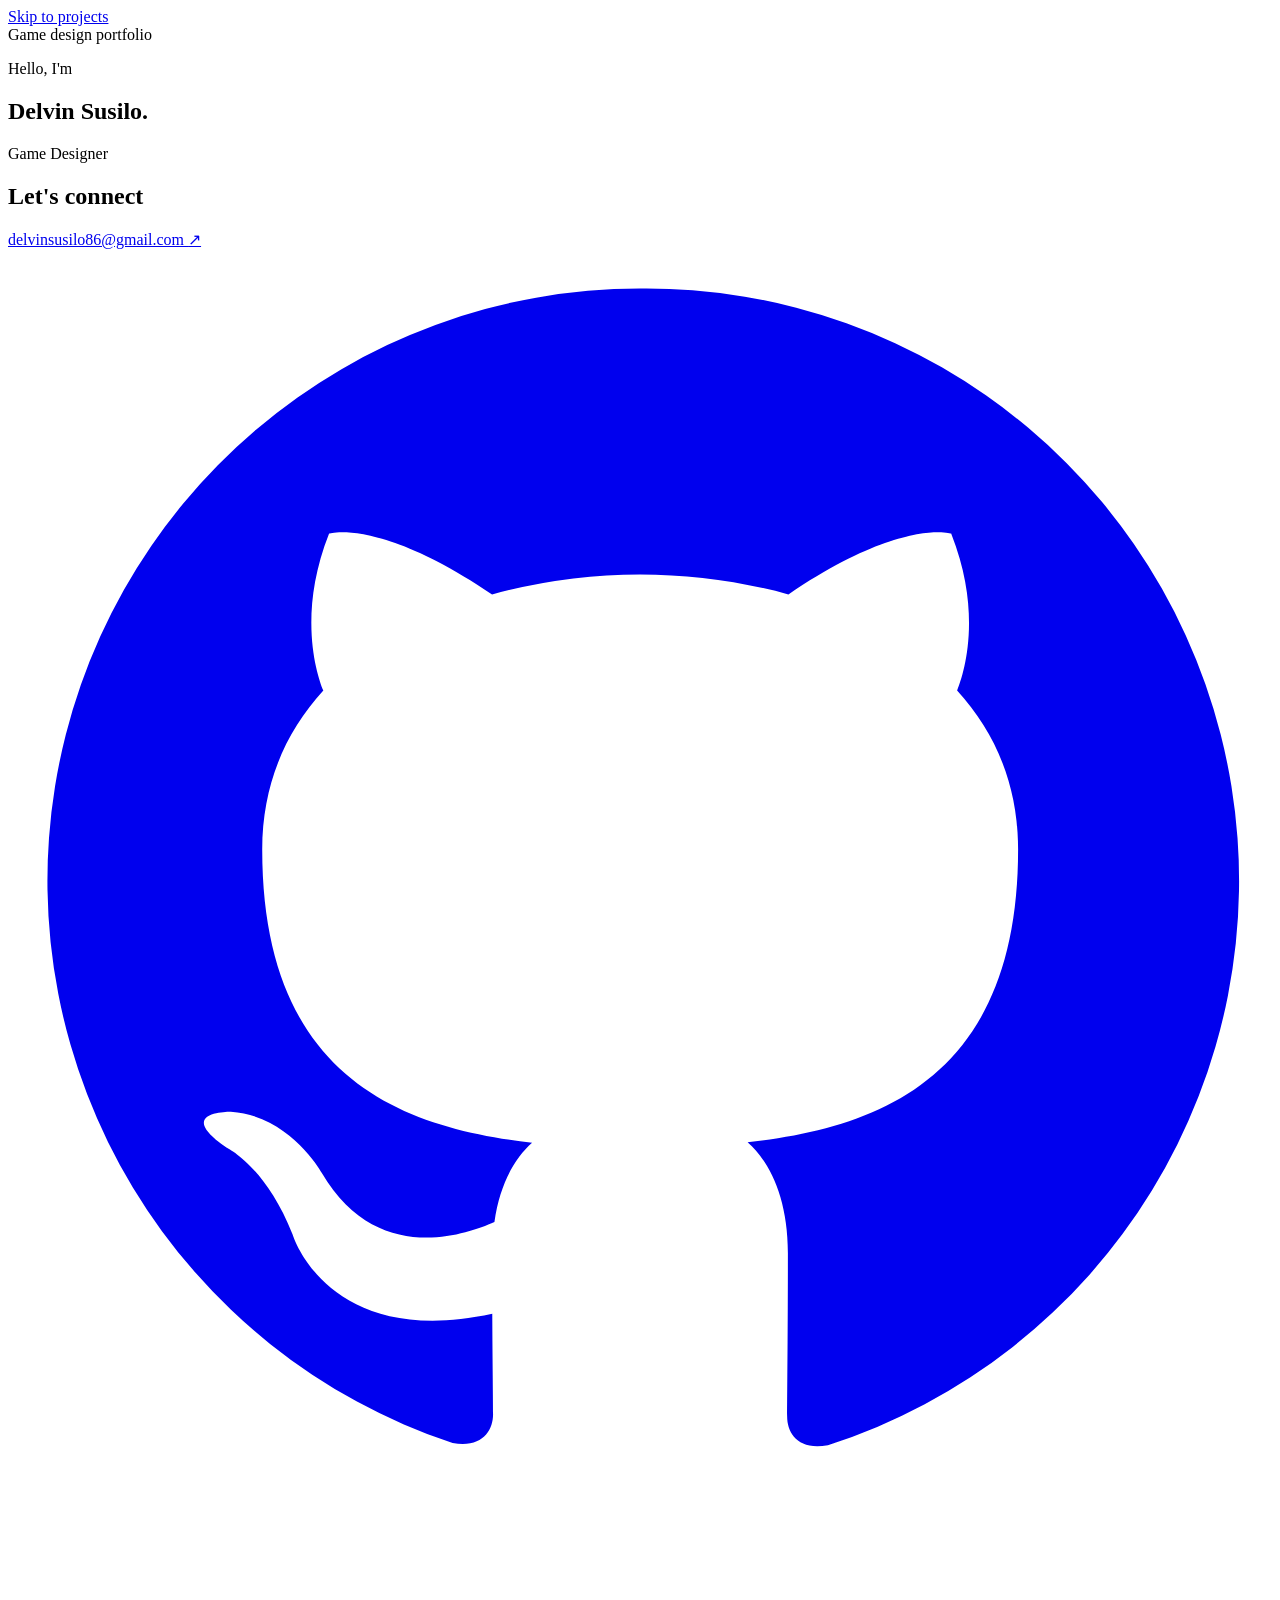
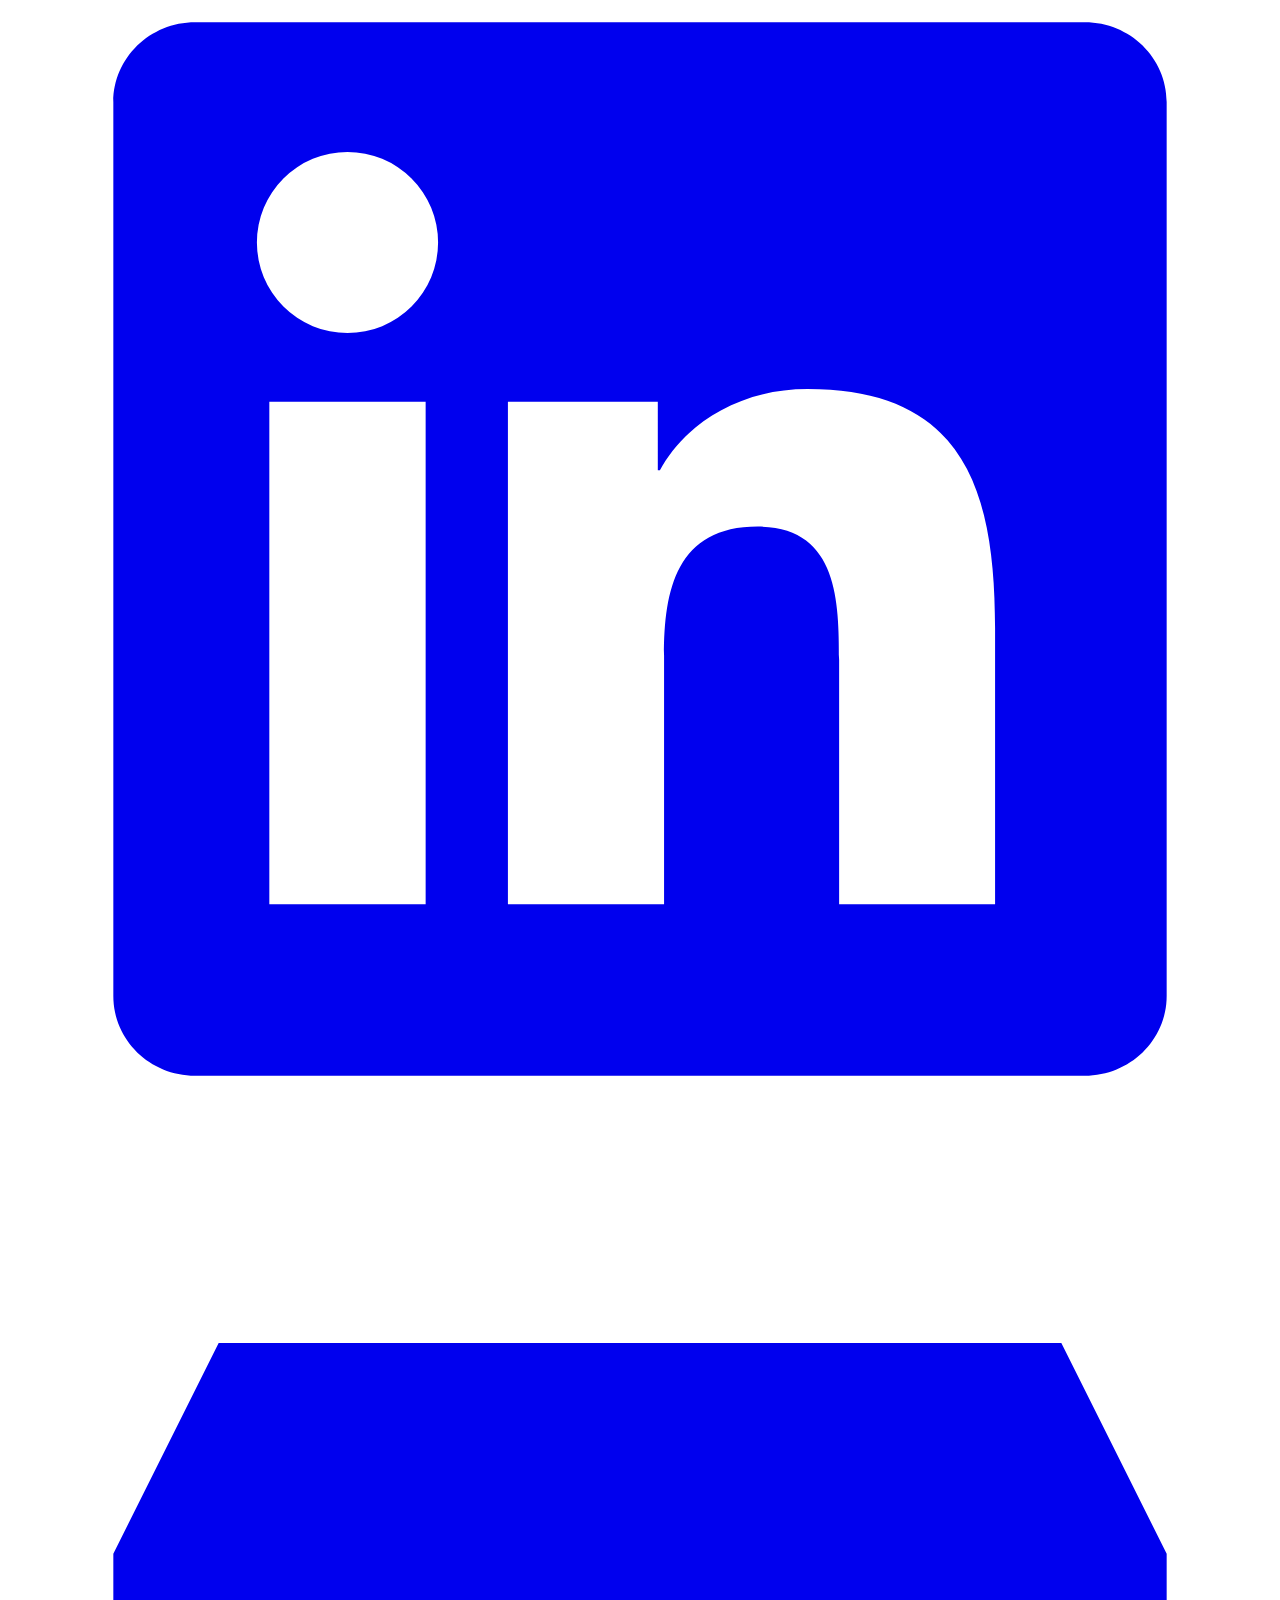
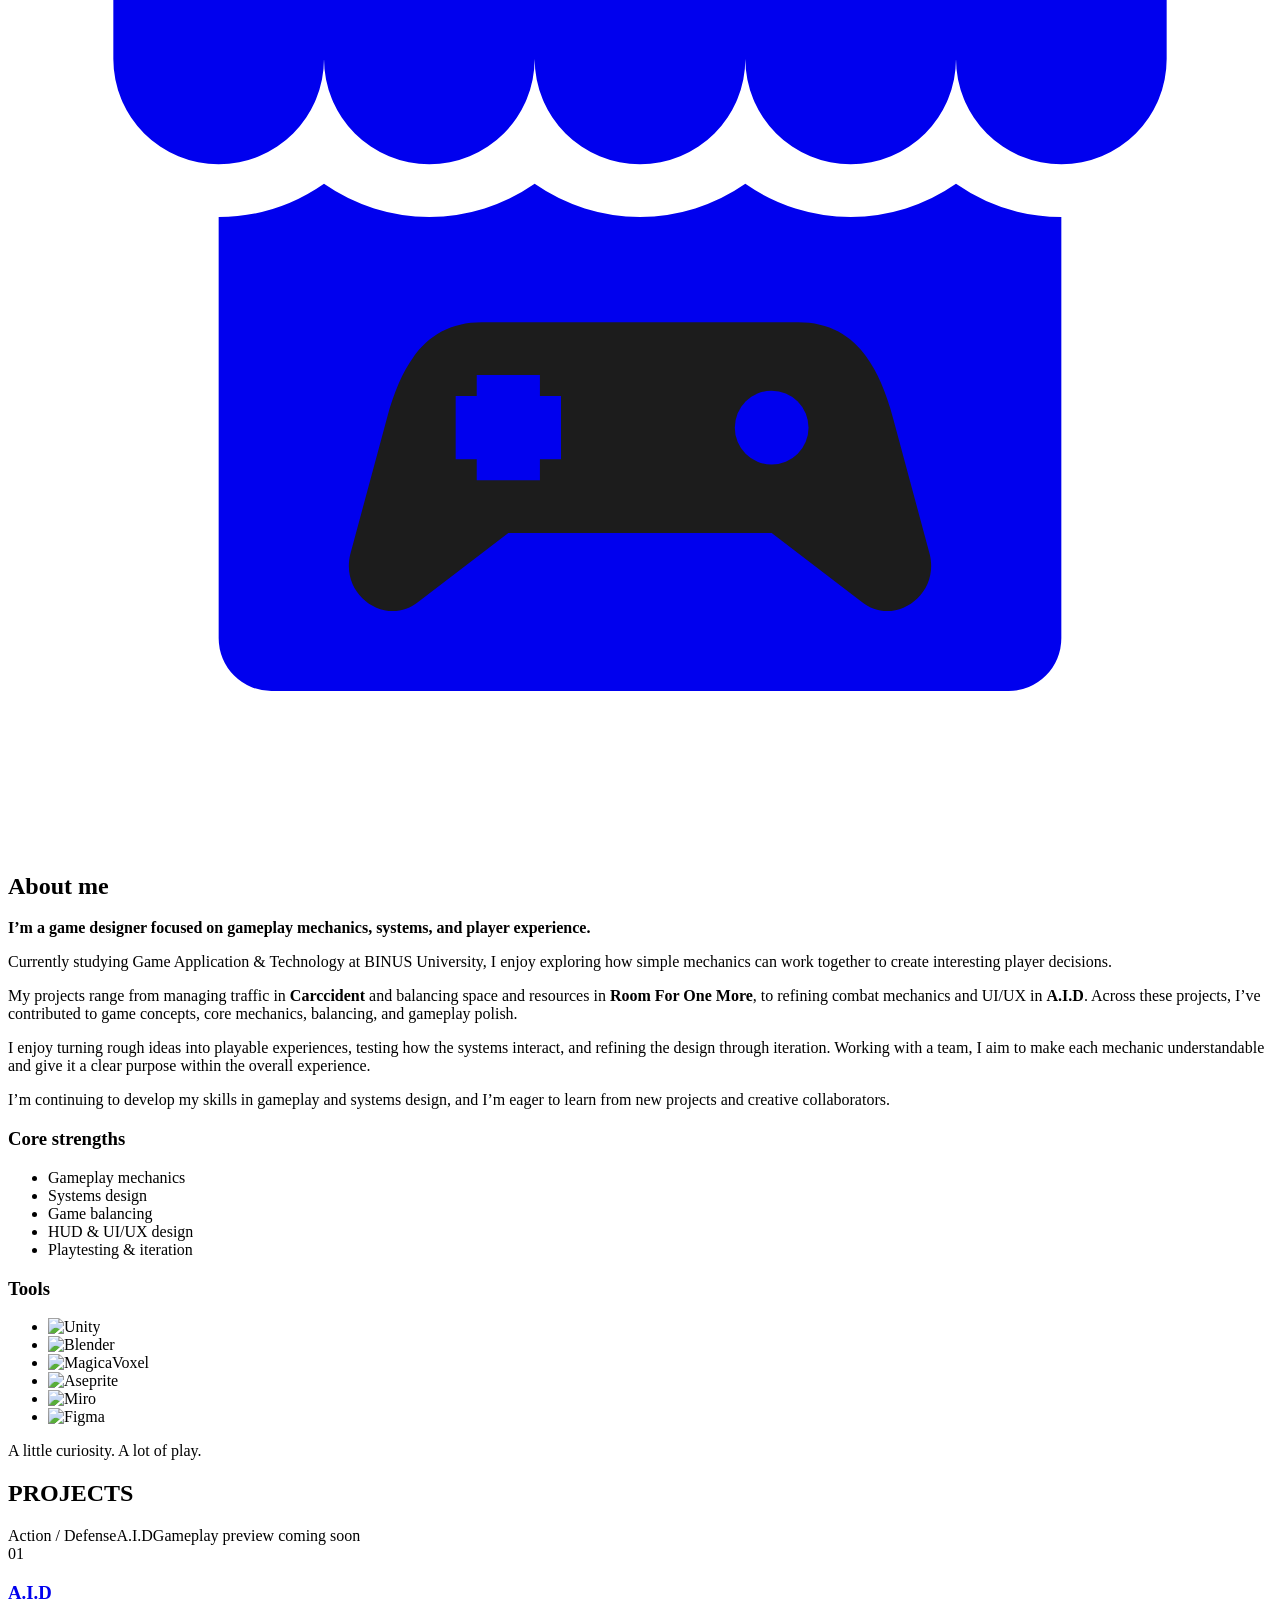
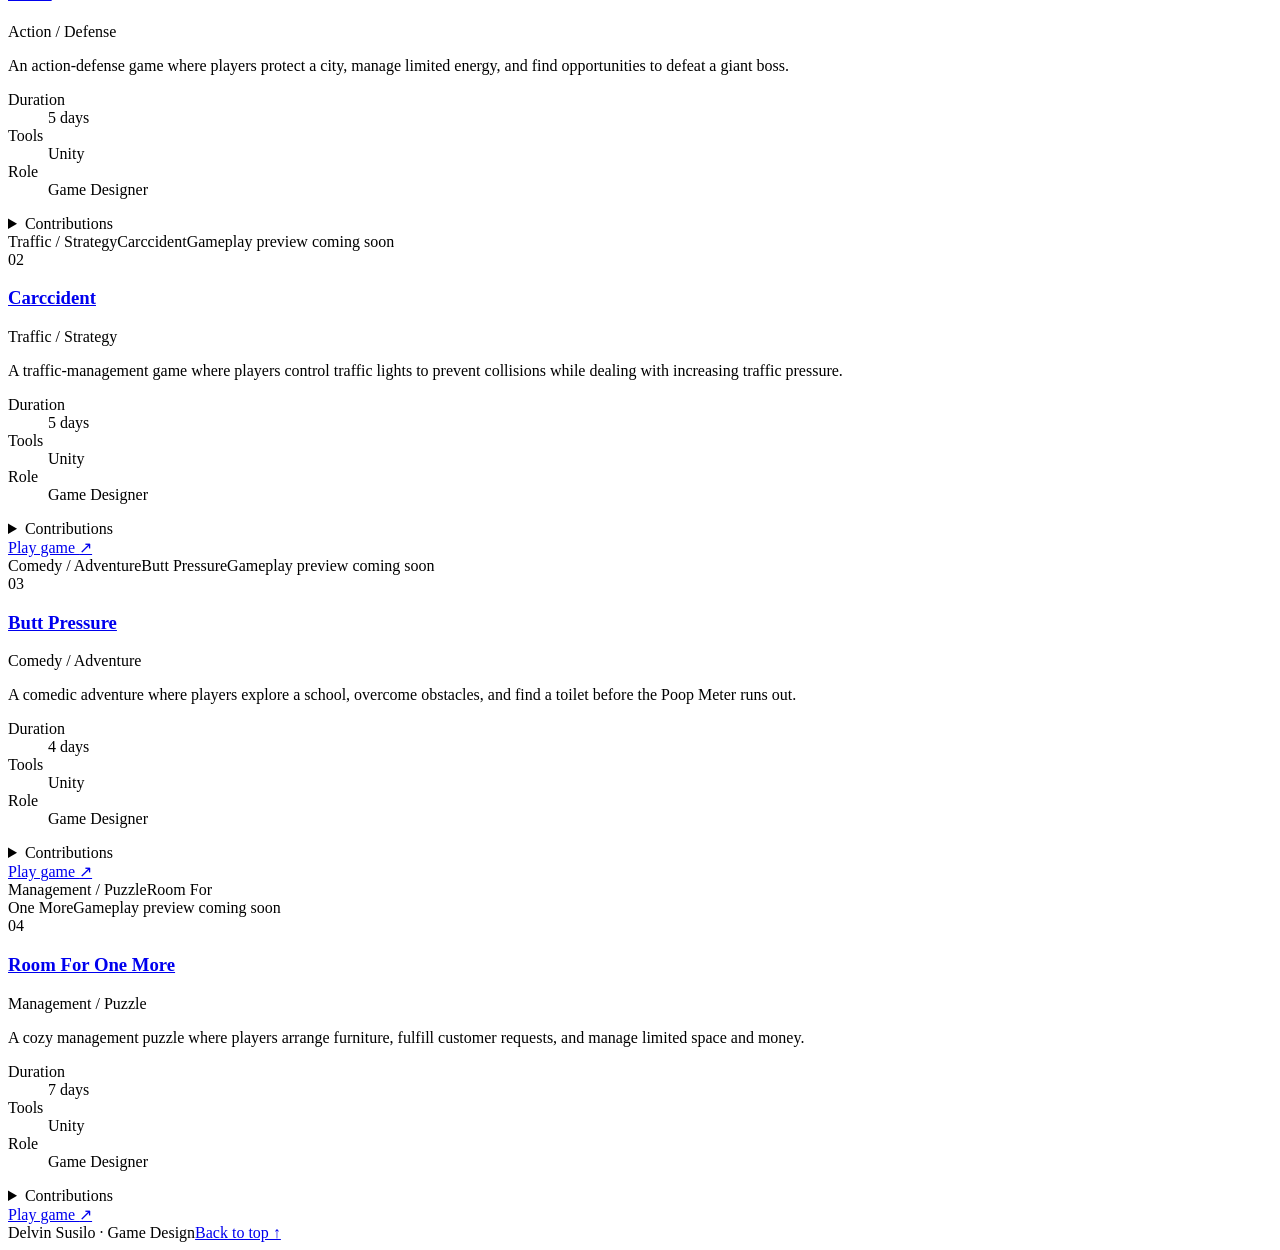
==== index.html @ e38ec30d "Add files via upload" ====
<!doctype html>
<html lang="en">
<head>
  <meta charset="utf-8">
  <meta name="viewport" content="width=device-width, initial-scale=1">
  <title>Delvin Susilo | Game Designer</title>
  <meta name="description" content="Game design projects by Delvin Susilo. Systems, progression, and player experience.">
  <link rel="stylesheet" href="style.css">
</head>
<body>
  <a class="skip-link" href="#projects">Skip to projects</a>
  <aside class="profile" aria-labelledby="profile-name">
    <div class="profile-top">
      <span class="eyebrow">Game design portfolio</span>
    </div>
    <div class="profile-content">
      <!-- Add your portrait as assets/profile.jpg. -->
      <div class="portrait">
        <img src="assets/profile.jpg" alt="Delvin Susilo" onerror="this.hidden=true">
      </div>
      <p class="eyebrow introduction">Hello, I'm</p>
      <h1 id="profile-name">Delvin <span class="surname">Susilo<span class="accent">.</span></span></h1>
      <p class="role">Game Designer</p>
      <div class="contact-block">
        <h2 class="eyebrow">Let's connect</h2>
        <a class="email" href="mailto:delvinsusilo86@gmail.com">delvinsusilo86@gmail.com <span aria-hidden="true">↗</span></a>
        <nav class="social-links" aria-label="Social links">
          <a href="https://github.com/Delv-Dev" aria-label="GitHub" title="GitHub">
            <svg viewBox="0 0 24 24" aria-hidden="true" focusable="false"><path fill="currentColor" d="M12 .75a11.25 11.25 0 0 0-3.558 21.923c.563.104.768-.244.768-.542 0-.267-.01-.974-.015-1.912-3.13.68-3.791-1.508-3.791-1.508-.512-1.3-1.25-1.646-1.25-1.646-1.022-.7.077-.686.077-.686 1.13.08 1.725 1.16 1.725 1.16 1.005 1.722 2.637 1.225 3.28.937.102-.728.393-1.225.715-1.507-2.498-.284-5.124-1.25-5.124-5.565 0-1.23.44-2.233 1.16-3.02-.116-.284-.503-1.43.11-2.98 0 0 .945-.303 3.094 1.154A10.79 10.79 0 0 1 12 6.18c.956.004 1.919.13 2.818.378 2.147-1.457 3.09-1.154 3.09-1.154.615 1.55.229 2.696.113 2.98.722.787 1.158 1.79 1.158 3.02 0 4.326-2.63 5.278-5.136 5.557.404.35.765 1.043.765 2.1 0 1.517-.014 2.74-.014 3.112 0 .3.203.65.774.54A11.252 11.252 0 0 0 12 .75Z"/></svg>
          </a>
          <a href="https://www.linkedin.com/in/delvin-susilo/" aria-label="LinkedIn" title="LinkedIn">
            <svg viewBox="0 0 24 24" aria-hidden="true" focusable="false"><path fill="currentColor" d="M20.447 2H3.553C2.695 2 2 2.678 2 3.514v16.972C2 21.322 2.695 22 3.553 22h16.894C21.305 22 22 21.322 22 20.486V3.514C22 2.678 21.305 2 20.447 2ZM7.93 18.747H4.962V9.203H7.93v9.544ZM6.446 7.9a1.72 1.72 0 1 1 0-3.44 1.72 1.72 0 0 1 0 3.44Zm12.3 10.847h-2.965v-4.642c0-1.107-.021-2.531-1.543-2.531-1.545 0-1.781 1.206-1.781 2.451v4.722H9.492V9.203h2.846v1.304h.04c.396-.751 1.364-1.543 2.807-1.543 3.002 0 3.557 1.976 3.557 4.546v5.237Z"/></svg>
          </a>
          <a href="https://dupow.itch.io/" aria-label="itch.io" title="itch.io">
            <svg viewBox="0 0 24 24" aria-hidden="true" focusable="false"><path fill="currentColor" d="M4 3h16l2 4v2a2 2 0 0 1-4 0 2 2 0 0 1-4 0 2 2 0 0 1-4 0 2 2 0 0 1-4 0 2 2 0 0 1-4 0V7l2-4ZM4 12a3.5 3.5 0 0 0 2-.63 3.5 3.5 0 0 0 4 0 3.5 3.5 0 0 0 4 0 3.5 3.5 0 0 0 4 0 3.5 3.5 0 0 0 2 .63v8a1 1 0 0 1-1 1H5a1 1 0 0 1-1-1v-8Z"/><path fill="#1c1c1c" d="M9 14h6c1 0 1.5.7 1.8 1.8l.7 2.6c.2.8-.7 1.4-1.3.9L14.5 18h-5l-1.7 1.3c-.6.5-1.5-.1-1.3-.9l.7-2.6C7.5 14.7 8 14 9 14Z"/><path stroke="currentColor" stroke-width="1.2" d="M9.5 15v2m-1-1h2"/><circle fill="currentColor" cx="14.5" cy="16" r=".7"/></svg>
          </a>
        </nav>
      </div>
      <section class="bio" aria-labelledby="about-title">
        <h2 id="about-title" class="eyebrow">About me</h2>
        <p><strong>I’m a game designer focused on gameplay mechanics, systems, and player experience.</strong></p>
        <p>Currently studying Game Application &amp; Technology at BINUS University, I enjoy exploring how simple mechanics can work together to create interesting player decisions.</p>
        <p>My projects range from managing traffic in <strong>Carccident</strong> and balancing space and resources in <strong>Room For One More</strong>, to refining combat mechanics and UI/UX in <strong>A.I.D</strong>. Across these projects, I’ve contributed to game concepts, core mechanics, balancing, and gameplay polish.</p>
        <p>I enjoy turning rough ideas into playable experiences, testing how the systems interact, and refining the design through iteration. Working with a team, I aim to make each mechanic understandable and give it a clear purpose within the overall experience.</p>
        <p>I’m continuing to develop my skills in gameplay and systems design, and I’m eager to learn from new projects and creative collaborators.</p>
        <section class="about-skills" aria-labelledby="strengths-title">
          <h3 id="strengths-title" class="eyebrow">Core strengths</h3>
          <ul class="skill-tags">
            <li>Gameplay mechanics</li>
            <li>Systems design</li>
            <li>Game balancing</li>
            <li>HUD &amp; UI/UX design</li>
            <li>Playtesting &amp; iteration</li>
          </ul>
        </section>
        <section class="about-skills" aria-labelledby="tools-title">
          <h3 id="tools-title" class="eyebrow">Tools</h3>
          <ul class="tool-icons" aria-label="Software tools">
            <li><span class="tool-icon" tabindex="0" data-tooltip="Unity"><img src="assets/icons/unity.svg" alt="Unity" width="24" height="24"></span></li>
            <li><span class="tool-icon" tabindex="0" data-tooltip="Blender"><img src="assets/icons/blender.svg" alt="Blender" width="24" height="24"></span></li>
            <li><span class="tool-icon" tabindex="0" data-tooltip="MagicaVoxel"><img src="assets/icons/magicavoxel.png" alt="MagicaVoxel" width="24" height="24"></span></li>
            <li><span class="tool-icon" tabindex="0" data-tooltip="Aseprite"><img src="assets/icons/aseprite.svg" alt="Aseprite" width="24" height="24"></span></li>
            <li><span class="tool-icon" tabindex="0" data-tooltip="Miro"><img src="assets/icons/miro.svg" alt="Miro" width="24" height="24"></span></li>
            <li><span class="tool-icon" tabindex="0" data-tooltip="Figma"><img src="assets/icons/figma.svg" alt="Figma" width="24" height="24"></span></li>
          </ul>
        </section>
      </section>
    </div>
    <p class="profile-bottom">A little curiosity. A lot of play.</p>
  </aside>
  <main id="projects" tabindex="0" aria-labelledby="projects-title">
    <header class="projects-header">
      <h2 id="projects-title">PROJECTS</h2>
    </header>
    <div class="project-list">
      <article class="project project-aid">
        <div class="preview">
          <div class="preview-placeholder" aria-hidden="true"><span class="preview-kicker">Action / Defense</span><span class="preview-name">A.I.D</span><span class="preview-note">Gameplay preview coming soon</span></div>
          <img src="assets/aid.gif" alt="A.I.D gameplay" onerror="this.hidden=true">
          <span class="project-number">01</span>
        </div>
        <div class="project-copy">
          <div class="project-title"><h3><a class="project-link" href="projects/aid.html">A.I.D</a></h3><span class="genre">Action / Defense</span></div>
          <p>An action-defense game where players protect a city, manage limited energy, and find opportunities to defeat a giant boss.</p>
          <dl class="project-meta"><div><dt>Duration</dt><dd>5 days</dd></div><div><dt>Tools</dt><dd>Unity</dd></div><div><dt>Role</dt><dd>Game Designer</dd></div></dl>
          <details class="contributions">
            <summary>Contributions</summary>
            <p>Designed and refined core gameplay mechanics involving city defense, energy management, and boss encounters. Developed the HUD and UI/UX direction to communicate objectives, resources, and combat states. Worked on balancing and gameplay polish, refining feedback and addressing issues identified during playtesting.</p>
          </details>
        </div>
      </article>
      <article class="project project-carccident">
        <div class="preview">
          <div class="preview-placeholder" aria-hidden="true"><span class="preview-kicker">Traffic / Strategy</span><span class="preview-name">Carccident</span><span class="preview-note">Gameplay preview coming soon</span></div>
          <img src="assets/carccident.gif" alt="Carccident gameplay" loading="lazy" onerror="this.hidden=true">
          <span class="project-number">02</span>
        </div>
        <div class="project-copy">
          <div class="project-title"><h3><a class="project-link" href="projects/carccident.html">Carccident</a></h3><span class="genre">Traffic / Strategy</span></div>
          <p>A traffic-management game where players control traffic lights to prevent collisions while dealing with increasing traffic pressure.</p>
          <dl class="project-meta"><div><dt>Duration</dt><dd>5 days</dd></div><div><dt>Tools</dt><dd>Unity</dd></div><div><dt>Role</dt><dd>Game Designer</dd></div></dl>
          <details class="contributions">
            <summary>Contributions</summary>
            <p>Designed the core traffic-control mechanics and intersection layouts, shaping how players manage competing traffic flows. Worked on gameplay balancing to create challenging situations while keeping the rules understandable.</p>
          </details>
          <footer class="project-footer"><a href="https://natookie.itch.io/carccident">Play game <span aria-hidden="true">↗</span></a></footer>
        </div>
      </article>
      <article class="project project-butt">
        <div class="preview">
          <div class="preview-placeholder" aria-hidden="true"><span class="preview-kicker">Comedy / Adventure</span><span class="preview-name">Butt Pressure</span><span class="preview-note">Gameplay preview coming soon</span></div>
          <img src="assets/butt-pressure.gif" alt="Butt Pressure gameplay" loading="lazy" onerror="this.hidden=true">
          <span class="project-number">03</span>
        </div>
        <div class="project-copy">
          <div class="project-title"><h3><a class="project-link" href="projects/butt-pressure.html">Butt Pressure</a></h3><span class="genre">Comedy / Adventure</span></div>
          <p>A comedic adventure where players explore a school, overcome obstacles, and find a toilet before the Poop Meter runs out.</p>
          <dl class="project-meta"><div><dt>Duration</dt><dd>4 days</dd></div><div><dt>Tools</dt><dd>Unity</dd></div><div><dt>Role</dt><dd>Game Designer</dd></div></dl>
          <details class="contributions">
            <summary>Contributions</summary>
            <p>Minigame design, Poop Meter system, and supporting asset selection, including fonts and sound effects.</p>
          </details>
          <footer class="project-footer"><a href="https://dupow.itch.io/butt-pressure">Play game <span aria-hidden="true">↗</span></a></footer>
        </div>
      </article>
      <article class="project project-room">
        <div class="preview">
          <div class="preview-placeholder" aria-hidden="true"><span class="preview-kicker">Management / Puzzle</span><span class="preview-name">Room For<br>One More</span><span class="preview-note">Gameplay preview coming soon</span></div>
          <img src="assets/room-for-one-more.gif" alt="Room For One More gameplay" loading="lazy" onerror="this.hidden=true">
          <span class="project-number">04</span>
        </div>
        <div class="project-copy">
          <div class="project-title"><h3><a class="project-link" href="projects/room-for-one-more.html">Room For One More</a></h3><span class="genre">Management / Puzzle</span></div>
          <p>A cozy management puzzle where players arrange furniture, fulfill customer requests, and manage limited space and money.</p>
          <dl class="project-meta"><div><dt>Duration</dt><dd>7 days</dd></div><div><dt>Tools</dt><dd>Unity</dd></div><div><dt>Role</dt><dd>Game Designer</dd></div></dl>
          <details class="contributions">
            <summary>Contributions</summary>
            <p>Developed the game concept and designed the core gameplay mechanics around furniture placement and customer requests. Balanced room space, furniture costs, and available budget to encourage meaningful planning decisions.</p>
          </details>
          <footer class="project-footer"><a href="https://maximillian520.itch.io/room-for-one-more">Play game <span aria-hidden="true">↗</span></a></footer>
        </div>
      </article>
    </div>
    <footer class="page-footer"><span>Delvin Susilo · Game Design</span><a href="#projects">Back to top ↑</a></footer>
  </main>
</body>
</html>
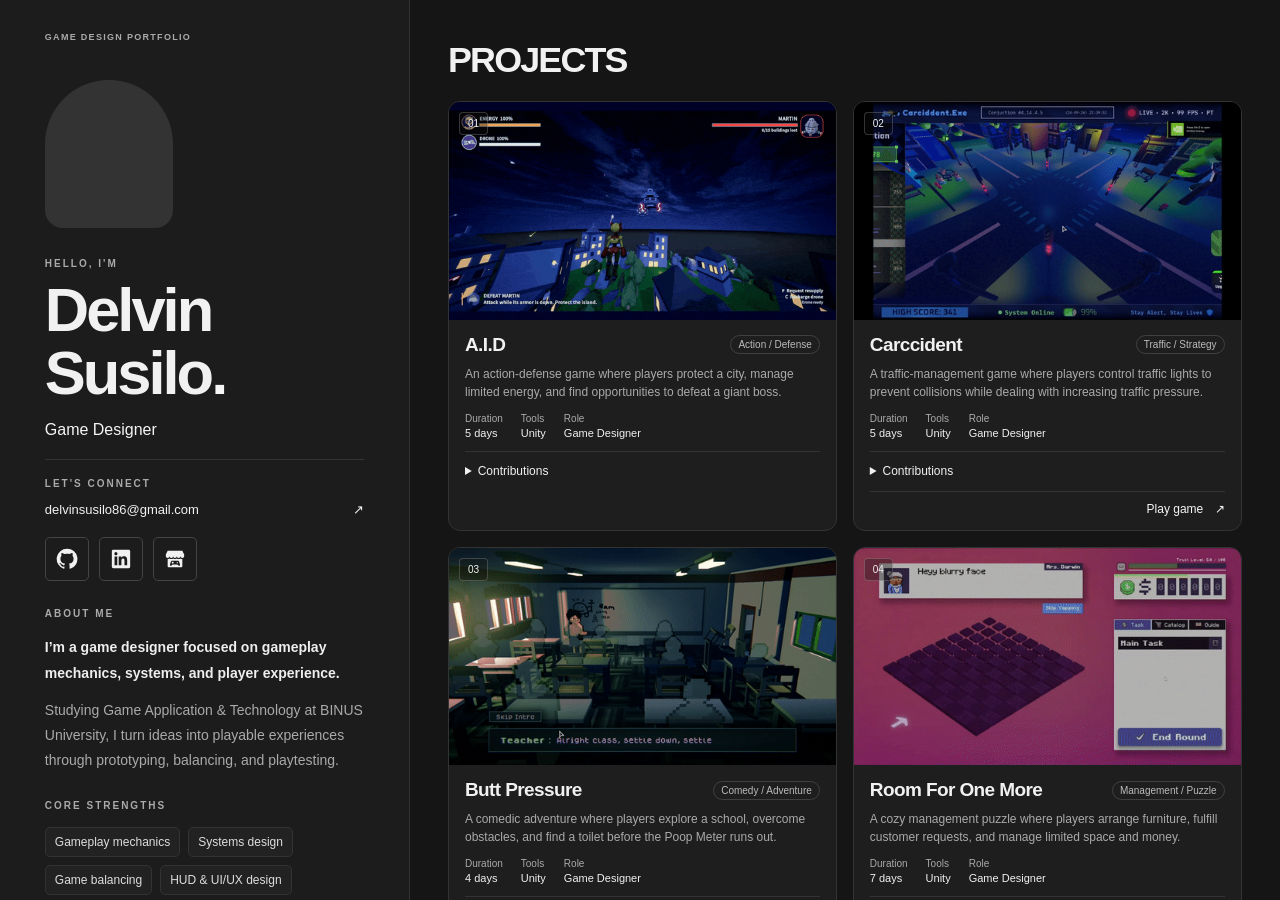
==== commit 06de721a: "Update index.html" ====
--- a/index.html
+++ b/index.html
@@ -39,10 +39,7 @@
       <section class="bio" aria-labelledby="about-title">
         <h2 id="about-title" class="eyebrow">About me</h2>
         <p><strong>I’m a game designer focused on gameplay mechanics, systems, and player experience.</strong></p>
-        <p>Currently studying Game Application &amp; Technology at BINUS University, I enjoy exploring how simple mechanics can work together to create interesting player decisions.</p>
-        <p>My projects range from managing traffic in <strong>Carccident</strong> and balancing space and resources in <strong>Room For One More</strong>, to refining combat mechanics and UI/UX in <strong>A.I.D</strong>. Across these projects, I’ve contributed to game concepts, core mechanics, balancing, and gameplay polish.</p>
-        <p>I enjoy turning rough ideas into playable experiences, testing how the systems interact, and refining the design through iteration. Working with a team, I aim to make each mechanic understandable and give it a clear purpose within the overall experience.</p>
-        <p>I’m continuing to develop my skills in gameplay and systems design, and I’m eager to learn from new projects and creative collaborators.</p>
+        <p>Studying Game Application &amp; Technology at BINUS University, I turn ideas into playable experiences through prototyping, balancing, and playtesting.</p>
         <section class="about-skills" aria-labelledby="strengths-title">
           <h3 id="strengths-title" class="eyebrow">Core strengths</h3>
           <ul class="skill-tags">
--- a/style.css
+++ b/style.css
@@ -0,0 +1,186 @@
+﻿:root {
+  color-scheme: dark;
+  font-family: "Segoe UI", Arial, sans-serif;
+  color: #f1f1f1;
+  background: #151515;
+  --muted: #aaa;
+  --accent: #f5f5f5;
+  --line: #333;
+}
+* { box-sizing: border-box; }
+body { margin: 0; display: grid; grid-template-columns: minmax(300px, 32%) minmax(0, 1fr); height: 100vh; height: 100dvh; overflow: hidden; }
+a { color: inherit; text-decoration: none; }
+a:hover { color: var(--accent); }
+a:focus-visible, main:focus-visible { outline: 2px solid var(--accent); outline-offset: -2px; }
+img[hidden] { display: none; }
+.accent { color: var(--accent); }
+.eyebrow { margin: 0; font-size: 10px; font-weight: 600; letter-spacing: 2px; text-transform: uppercase; color: var(--muted); }
+.skip-link { position: fixed; top: -100px; left: 16px; z-index: 10; padding: 12px; background: var(--accent); color: #151515; }
+.skip-link:focus { top: 16px; }
+
+/* Independent desktop panels. The profile can also scroll on short screens. */
+.profile { display: flex; flex-direction: column; padding: 32px clamp(24px, 3.5vw, 64px) 24px; border-right: 1px solid var(--line); background: #1c1c1c; overflow-y: auto; }
+.profile-top { display: flex; justify-content: space-between; align-items: center; gap: 18px; }
+.profile-top .eyebrow { font-size: 9px; letter-spacing: 1.3px; text-align: right; }
+.profile-content { margin: auto 0; padding: 38px 0; }
+.portrait { width: 128px; height: 148px; position: relative; border-radius: 64px 64px 18px 18px; background: #333; display: grid; place-items: center; margin-bottom: 30px; }
+.portrait img { position: absolute; inset: 0; width: 100%; height: 100%; object-fit: cover; border-radius: inherit; }
+.introduction { margin-bottom: 10px; }
+h1 { font-size: clamp(44px, 4.8vw, 72px); line-height: 1.02; letter-spacing: -3px; font-weight: 650; margin: 0 0 17px; }
+.surname { display: block; }
+.role { color: var(--accent); font-size: 16px; font-weight: 500; margin: 0 0 12px; }
+.bio { max-width: 360px; font-size: 14px; line-height: 1.8; color: var(--muted); margin: 0; }
+.contact-block { border-top: 1px solid var(--line); margin-top: 20px; padding-top: 18px; }
+.email { display: flex; justify-content: space-between; gap: 8px; font-size: 13px; margin: 13px 0 20px; overflow-wrap: anywhere; }
+.social-links { display: flex; flex-wrap: wrap; gap: 10px; }
+.social-links a { display: inline-flex; align-items: center; justify-content: center; width: 44px; height: 44px; border: 1px solid #444; border-radius: 5px; }
+.social-links a:hover { background: #303030; border-color: var(--accent); }
+.social-links svg { display: block; width: 22px; height: 22px; }
+.profile-bottom { margin: 0; font-size: 11px; color: var(--muted); }
+
+main { min-width: 0; overflow-y: auto; padding: 28px clamp(20px, 3vw, 48px) 20px; scrollbar-color: #555 #151515; scroll-behavior: smooth; }
+.projects-header { display: flex; justify-content: space-between; align-items: flex-end; gap: 16px; max-width: 960px; margin: 0 auto 20px; }
+.projects-header h2 { font-size: clamp(28px, 2.8vw, 38px); line-height: 1.15; font-weight: 550; letter-spacing: -1.8px; margin: 12px 0 0; }
+.project-count { color: var(--muted); font-size: 11px; letter-spacing: 1px; white-space: nowrap; padding-bottom: 6px; }
+.projects-intro { max-width: 960px; margin: 10px auto 20px; font-size: 14px; color: var(--muted); line-height: 1.6; }
+.project-list { display: grid; grid-template-columns: repeat(2, minmax(0, 1fr)); gap: 16px; max-width: 960px; margin: auto; }
+.project { min-width: 0; display: flex; flex-direction: column; border: 1px solid var(--line); border-radius: 12px; overflow: hidden; background: #1e1e1e; }
+.preview { position: relative; aspect-ratio: var(--preview-ratio, 500 / 281); flex-shrink: 0; overflow: hidden; background: var(--preview-bg); color: var(--preview-ink); }
+.project-aid { --preview-ratio: 1280 / 720; --preview-bg: #292929; --preview-ink: #eee; }
+.project-carccident { --preview-bg: #303030; --preview-ink: #eee; }
+.project-butt { --preview-bg: #363636; --preview-ink: #eee; }
+.project-room { --preview-bg: #262626; --preview-ink: #eee; }
+.preview-placeholder { height: 100%; display: flex; flex-direction: column; align-items: center; justify-content: center; gap: 8px; padding: 16px; text-align: center; background-image: linear-gradient(#ffffff05 1px, transparent 1px), linear-gradient(90deg, #ffffff05 1px, transparent 1px); background-size: 36px 36px; }
+.preview-kicker { font-size: 8px; text-transform: uppercase; letter-spacing: 2px; }
+.preview-name { font-size: clamp(23px, 2.6vw, 38px); font-weight: 750; letter-spacing: -1px; line-height: 1; }
+.preview-note { font-size: 10px; opacity: .75; }
+.preview img { position: absolute; inset: 0; width: 100%; height: 100%; object-fit: contain; background: #111; }
+.project-number { position: absolute; top: 10px; left: 10px; padding: 5px 8px; border: 1px solid #ffffff30; border-radius: 4px; font-size: 10px; color: #eee; background: #1115; }
+.project-copy { padding: 14px 16px; display: flex; flex-direction: column; flex: 1; }
+.project-title { display: flex; align-items: center; justify-content: space-between; flex-wrap: wrap; gap: 10px; }
+h3 { font-size: 19px; letter-spacing: -.6px; font-weight: 600; margin: 0; }
+.genre { font-size: 10px; color: #bbb; border: 1px solid #404040; padding: 3px 7px; border-radius: 30px; }
+.project-copy p { font-size: 12px; line-height: 1.5; color: var(--muted); margin: 9px 0 12px; }
+.project-footer { margin-top: auto; border-top: 1px solid var(--line); padding-top: 10px; display: flex; justify-content: space-between; align-items: center; flex-wrap: wrap; gap: 12px; font-size: 11px; color: var(--muted); }
+.project-meta { display: flex; flex-wrap: wrap; gap: 10px 18px; margin: 0 0 12px; font-size: 11px; }
+.project-meta dt { color: var(--muted); font-size: 10px; margin-bottom: 3px; }
+.project-meta dd { margin: 0; }
+.contributions { border-top: 1px solid var(--line); padding: 10px 0; font-size: 12px; }
+.contributions summary { cursor: pointer; line-height: 1.6; }
+.contributions summary:hover { color: #fff; }
+.contributions summary:focus-visible { outline: 2px solid var(--accent); outline-offset: 3px; }
+.contributions p { margin-bottom: 0; }
+.draft-label { display: inline-block; margin-left: 5px; font-size: 9px; color: var(--muted); }
+.project-footer a { font-size: 12px; color: var(--accent); margin-left: auto; }
+.project-footer a:hover { text-decoration: underline; text-underline-offset: 4px; }
+.project-footer a span { margin-left: 8px; }
+.page-footer { max-width: 960px; margin: 18px auto 0; display: flex; justify-content: space-between; flex-wrap: wrap; gap: 16px; font-size: 11px; color: var(--muted); }
+
+@media (min-width: 761px) and (max-height: 740px) {
+  main { padding-top: 20px; }
+  .projects-header h2 { font-size: 30px; margin-top: 8px; }
+  .projects-intro { margin-bottom: 14px; }
+  .project-list { gap: 12px; }
+  .project-list { max-width: min(960px, calc((100dvh - 360px) * 1.78)); min-width: min(100%, 480px); }
+  .project-copy { padding: 12px; }
+  .project-title { gap: 4px; }
+  .project-footer { gap: 6px; }
+}
+
+@media (max-width: 760px) {
+  body { display: block; height: auto; overflow: auto; }
+  .profile { padding: 24px; border-right: 0; border-bottom: 1px solid var(--line); overflow: visible; }
+  .profile-content { padding: 32px 0 26px; }
+  .portrait { width: 105px; height: 120px; margin-bottom: 24px; }
+  h1 { font-size: 54px; }
+  .surname { display: inline; }
+  .bio, .contact-block { max-width: 430px; }
+  main { overflow: visible; padding: 34px 20px 24px; }
+  .project-list { grid-template-columns: 1fr; }
+  .preview { height: auto; }
+  .preview-name { font-size: clamp(28px, 7vw, 50px); }
+  .preview-placeholder { gap: 12px; }
+  .project-copy { padding: 20px; }
+}
+@media (prefers-reduced-motion: reduce) {
+  main { scroll-behavior: auto; }
+}
+
+
+
+
+
+.bio p { margin: 12px 0 0; }
+.bio strong { color: #eee; font-weight: 600; }
+.bio h2 { margin-top: 24px; }
+
+
+.about-skills { margin-top: 24px; }
+.skill-tags { display: flex; flex-wrap: wrap; gap: 8px; list-style: none; padding: 0; margin: 12px 0 0; }
+.skill-tags li { border: 1px solid var(--line); border-radius: 5px; padding: 5px 9px; font-size: 12px; line-height: 1.5; color: #ddd; background: #222; }
+
+.tool-icons { display: flex; flex-wrap: wrap; gap: 10px; list-style: none; padding: 0; margin: 12px 0 0; }
+.tool-icon { position: relative; display: flex; align-items: center; justify-content: center; width: 44px; height: 44px; border: 1px solid #444; border-radius: 5px; background: #222; }
+.tool-icon img { display: block; object-fit: contain; filter: grayscale(1); }
+.tool-icon:hover, .tool-icon:focus-visible { border-color: var(--accent); background: #303030; }
+.tool-icon:focus-visible { outline: 2px solid var(--accent); outline-offset: 3px; }
+.tool-icon::after { content: attr(data-tooltip); position: absolute; bottom: calc(100% + 8px); left: 50%; transform: translateX(-50%); padding: 4px 7px; background: #f1f1f1; color: #151515; border-radius: 4px; font-size: 11px; white-space: nowrap; pointer-events: none; opacity: 0; z-index: 2; }
+.tool-icon:hover::after, .tool-icon:focus-visible::after { opacity: 1; }
+
+/* Stretch each title link over its card, keeping nested controls independent. */
+.project { position: relative; isolation: isolate; }
+.project-link::after { content: ""; position: absolute; inset: 0; z-index: 1; border-radius: 12px; }
+.project:has(.project-link:hover), .project:focus-within { border-color: #888; }
+.project-link:focus-visible { outline: none; }
+.project-link:focus-visible::after { outline: 2px solid var(--accent); outline-offset: -3px; }
+.project .contributions, .project-footer a { position: relative; z-index: 2; }
+
+body.project-page { display: block; height: auto; min-height: 100vh; overflow: auto; }
+.project-detail { max-width: 960px; margin: 0 auto; padding: 40px 24px; overflow: visible; }
+.back-link { display: inline-block; padding: 8px 0; font-size: 14px; color: var(--muted); }
+.detail-header { display: grid; grid-template-columns: minmax(0, 1.4fr) minmax(0, 1fr); align-items: center; gap: clamp(24px, 4vw, 48px); margin: 40px 0 48px; padding-bottom: 40px; border-bottom: 1px solid var(--line); }
+.detail-intro { min-width: 0; }
+.detail-header h1 { margin: 16px 0 28px; font-size: clamp(36px, 5vw, 60px); line-height: 1.08; letter-spacing: -2px; }
+.detail-meta { display: flex; flex-wrap: wrap; gap: 20px 32px; margin: 0; }
+.detail-meta dt { margin-bottom: 8px; font-size: 11px; color: var(--muted); text-transform: uppercase; letter-spacing: 1px; }
+.detail-meta dd { margin: 0; font-size: 14px; line-height: 1.5; color: #eee; }
+.detail-placeholder { padding: 28px; border: 1px solid var(--line); border-radius: 12px; background: #1e1e1e; color: var(--muted); }
+.detail-placeholder p { margin: 0; line-height: 1.7; }
+
+/* Case studies share the portfolio's monochrome palette. */
+.project-detail.case-study { max-width: 1200px; }
+.case-layout { display: grid; grid-template-columns: 210px minmax(0, 1fr); gap: 48px; align-items: start; }
+.case-nav { position: sticky; top: 24px; display: flex; flex-direction: column; gap: 12px; max-height: calc(100dvh - 48px); overflow-y: auto; padding: 4px; }
+.case-nav .eyebrow { margin-bottom: 8px; }
+.case-nav a { font-size: 12px; line-height: 1.5; color: var(--muted); }
+.case-nav a:hover { color: #fff; text-decoration: underline; text-underline-offset: 4px; }
+.case-content { min-width: 0; }
+.case-section { padding: 30px 0; border-top: 1px solid var(--line); scroll-margin-top: 24px; }
+.case-section:first-child { padding-top: 0; border-top: 0; }
+.case-section h2 { margin: 0 0 20px; font-size: clamp(23px, 3vw, 30px); letter-spacing: -.7px; font-weight: 600; }
+.case-section h3 { margin: 26px 0 12px; font-size: 19px; line-height: 1.4; }
+.case-section p, .case-section li { font-size: 15px; line-height: 1.85; color: #bbb; overflow-wrap: anywhere; }
+.case-section p { margin: 12px 0; }
+.case-section strong { color: #eee; font-weight: 600; }
+.case-section ul { padding-left: 22px; }
+.case-section li { padding-left: 4px; margin-bottom: 7px; }
+.case-section a { text-decoration: underline; text-underline-offset: 5px; color: #eee; }
+.case-preview { margin: 0 0 24px; }
+.case-preview img { display: block; width: 100%; height: auto; border: 1px solid var(--line); border-radius: 10px; }
+.case-preview figcaption { margin-top: 8px; color: var(--muted); font-size: 11px; }
+.project-cover { width: 100%; max-width: 360px; min-width: 0; margin: 0; justify-self: end; }
+.project-cover img { aspect-ratio: 4 / 3; object-fit: contain; background: #10131d; }
+.case-section .case-note { padding: 12px 16px; border-left: 2px solid #777; background: #202020; font-size: 13px; }
+.gameplay-loop { padding: 20px; border: 1px solid #444; border-radius: 8px; background: #222; }
+@media (max-width: 900px) {
+  .case-layout { grid-template-columns: 1fr; gap: 32px; }
+  .case-nav { position: static; max-height: none; flex-direction: row; flex-wrap: wrap; gap: 10px 18px; }
+  .case-nav .eyebrow { width: 100%; }
+  .case-nav a { border-bottom: 1px solid var(--line); padding-bottom: 4px; }
+  .detail-header { margin-top: 32px; }
+}
+@media (max-width: 640px) {
+  .detail-header { grid-template-columns: minmax(0, 1fr); gap: 24px; margin-bottom: 32px; padding-bottom: 28px; }
+  .project-cover { max-width: 360px; justify-self: center; }
+  .detail-meta { gap: 16px 24px; }
+}
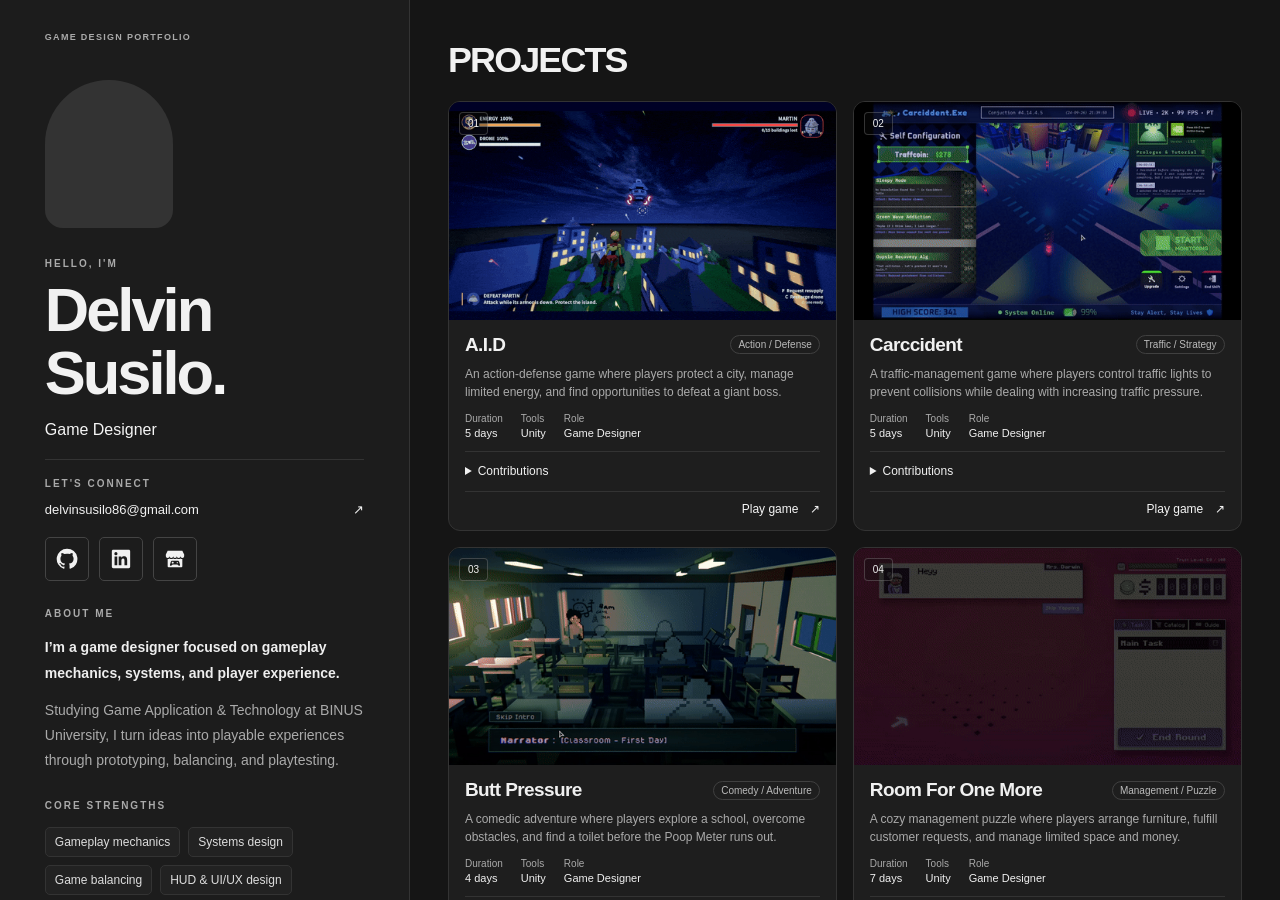
==== commit 3c263bd0: "Update index.html" ====
--- a/index.html
+++ b/index.html
@@ -84,6 +84,7 @@
             <summary>Contributions</summary>
             <p>Designed and refined core gameplay mechanics involving city defense, energy management, and boss encounters. Developed the HUD and UI/UX direction to communicate objectives, resources, and combat states. Worked on balancing and gameplay polish, refining feedback and addressing issues identified during playtesting.</p>
           </details>
+          <footer class="project-footer"><a href="https://dupow.itch.io/aid">Play game <span aria-hidden="true">↗</span></a></footer>
         </div>
       </article>
       <article class="project project-carccident">
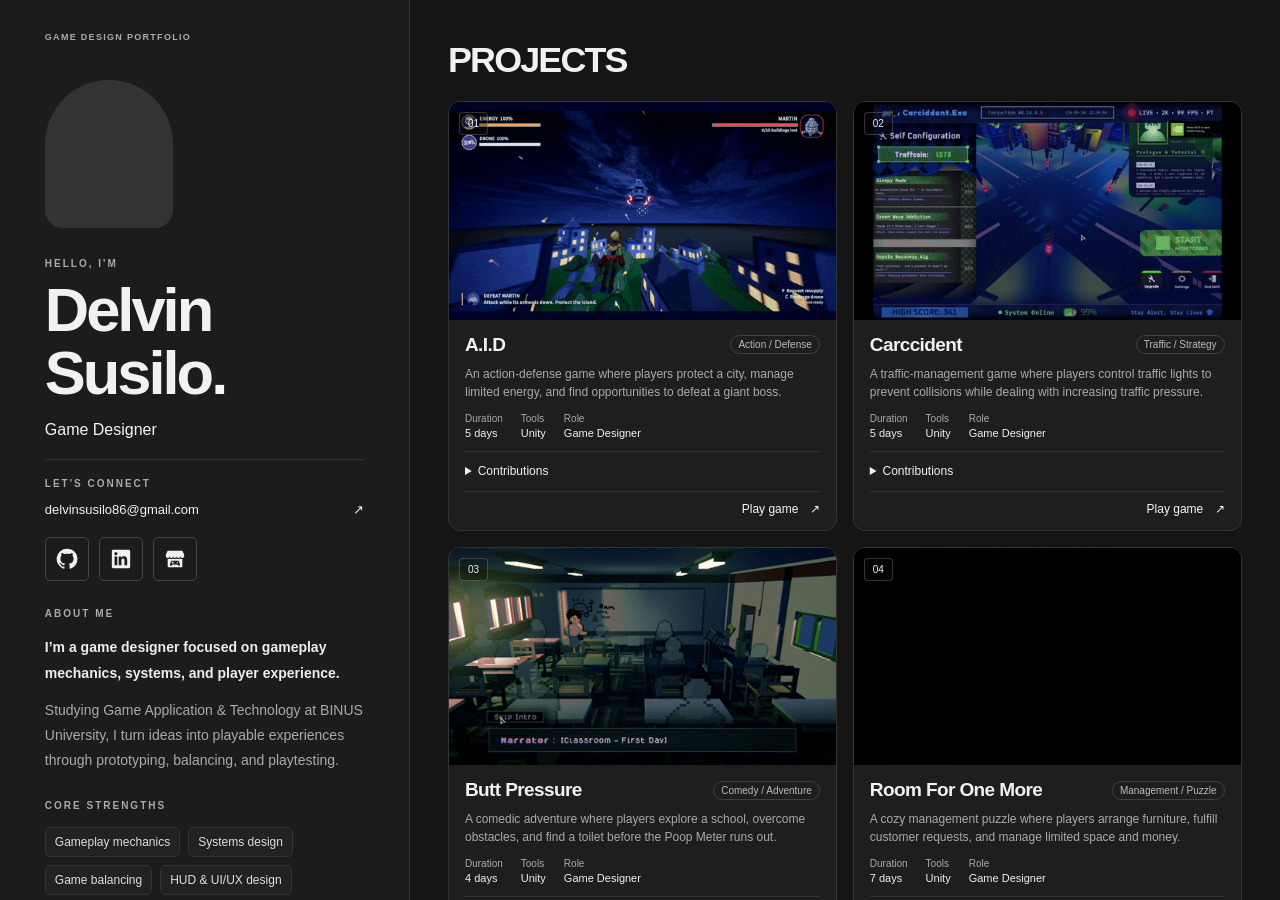
==== commit 2c41a2be: "Room For One More Page" ====
--- a/index.html
+++ b/index.html
@@ -133,7 +133,10 @@
           <dl class="project-meta"><div><dt>Duration</dt><dd>7 days</dd></div><div><dt>Tools</dt><dd>Unity</dd></div><div><dt>Role</dt><dd>Game Designer</dd></div></dl>
           <details class="contributions">
             <summary>Contributions</summary>
-            <p>Developed the game concept and designed the core gameplay mechanics around furniture placement and customer requests. Balanced room space, furniture costs, and available budget to encourage meaningful planning decisions.</p>
+            <p><strong>Personal Contributions — Game Designer</strong></p>
+            <p>Created the initial concept for the “Limited Space” theme, inspired by the room customization in PewDiePie’s Tuber Simulator. Designed the initial core loop around a starting budget, requests from a grandmother character, and purchasing and arranging furniture within a limited room.</p>
+            <p>Collaborated with another game designer to develop the game flow, furniture database, and task requirements, including furniture prices, dimensions, stats, and task rewards. I also contributed ideas for several furniture items.</p>
+            <p>During team discussions, I proposed limiting furniture sales per round to preserve the challenge of limited space, and contributed to the tipping system as an additional source of income. Both systems were implemented. The game still requires further balancing between budget, task demands, and room capacity.</p>
           </details>
           <footer class="project-footer"><a href="https://maximillian520.itch.io/room-for-one-more">Play game <span aria-hidden="true">↗</span></a></footer>
         </div>
--- a/style.css
+++ b/style.css
@@ -168,6 +168,16 @@
 .case-preview { margin: 0 0 24px; }
 .case-preview img { display: block; width: 100%; height: auto; border: 1px solid var(--line); border-radius: 10px; }
 .case-preview figcaption { margin-top: 8px; color: var(--muted); font-size: 11px; }
+.documentation-grid { display: grid; grid-template-columns: repeat(2, minmax(0, 1fr)); gap: 20px; }
+.design-documentation .documentation-card { display: flex; flex-direction: column; min-width: 0; overflow: hidden; border: 1px solid var(--line); border-radius: 12px; background: #24243f; text-decoration: none; transition: border-color .2s; }
+.documentation-card:hover { border-color: #888; }
+.documentation-card:focus-visible { outline: 2px solid var(--accent); outline-offset: 4px; }
+.documentation-label { display: flex; justify-content: space-between; gap: 12px; padding: 14px 16px; background: #202020; border-bottom: 1px solid var(--line); font-size: 13px; font-weight: 600; }
+.documentation-label > span { color: var(--muted); }
+.documentation-image { display: flex; align-items: center; justify-content: center; flex: 1; padding: 12px; }
+.design-documentation img { width: 100%; height: auto; border: 0; border-radius: 0; }
+.documentation-card-wide { grid-column: 1 / -1; }
+.design-documentation figcaption { margin-top: 16px; font-size: 13px; line-height: 1.7; }
 .project-cover { width: 100%; max-width: 360px; min-width: 0; margin: 0; justify-self: end; }
 .project-cover img { aspect-ratio: 4 / 3; object-fit: contain; background: #10131d; }
 .case-section .case-note { padding: 12px 16px; border-left: 2px solid #777; background: #202020; font-size: 13px; }
@@ -180,6 +190,8 @@
   .detail-header { margin-top: 32px; }
 }
 @media (max-width: 640px) {
+  .documentation-grid { grid-template-columns: minmax(0, 1fr); gap: 16px; }
+  .documentation-image { padding: 8px; }
   .detail-header { grid-template-columns: minmax(0, 1fr); gap: 24px; margin-bottom: 32px; padding-bottom: 28px; }
   .project-cover { max-width: 360px; justify-self: center; }
   .detail-meta { gap: 16px 24px; }
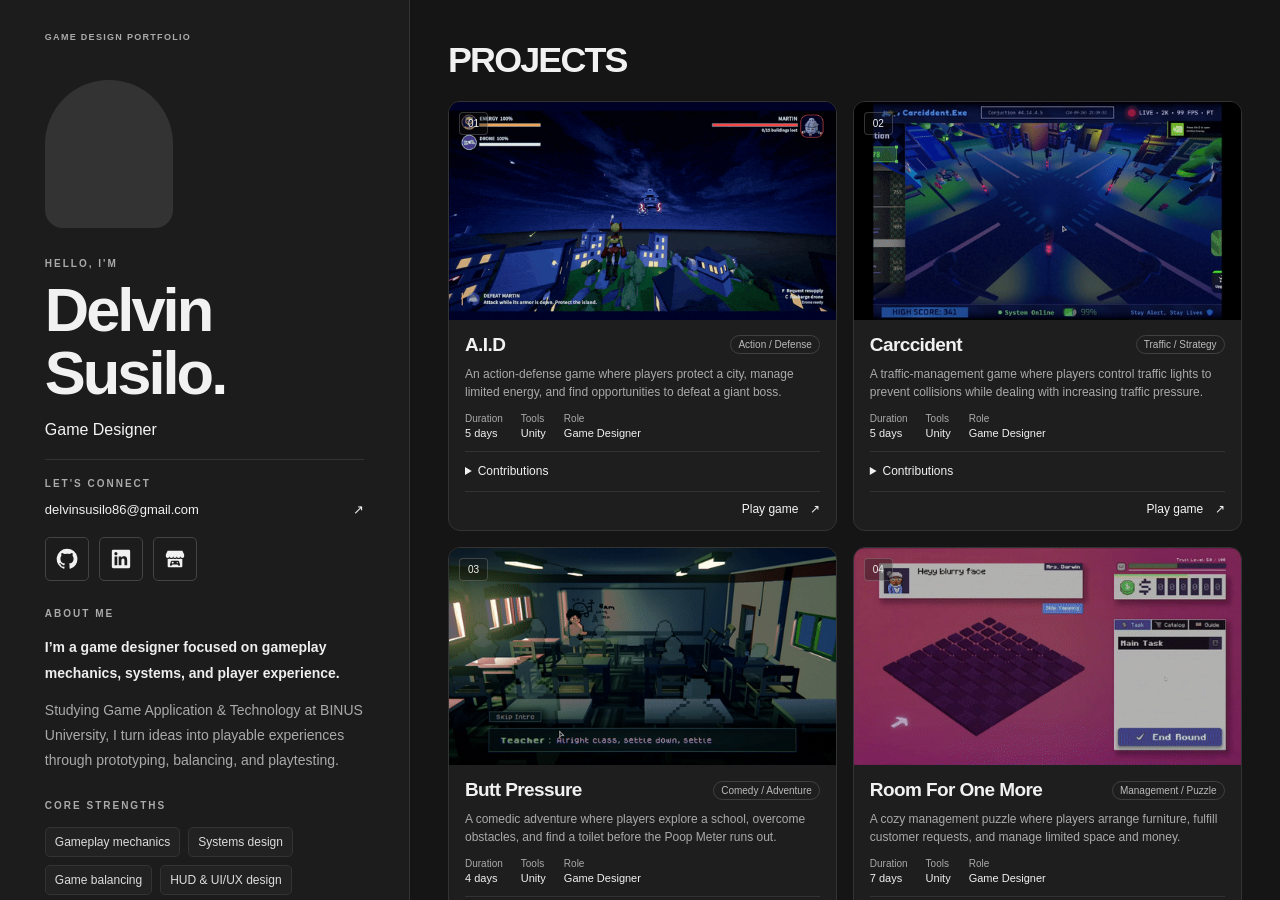
==== commit 3a783b5e: "Contributors kecuali butt pressure" ====
--- a/index.html
+++ b/index.html
@@ -82,7 +82,11 @@
           <dl class="project-meta"><div><dt>Duration</dt><dd>5 days</dd></div><div><dt>Tools</dt><dd>Unity</dd></div><div><dt>Role</dt><dd>Game Designer</dd></div></dl>
           <details class="contributions">
             <summary>Contributions</summary>
-            <p>Designed and refined core gameplay mechanics involving city defense, energy management, and boss encounters. Developed the HUD and UI/UX direction to communicate objectives, resources, and combat states. Worked on balancing and gameplay polish, refining feedback and addressing issues identified during playtesting.</p>
+            <p>I shaped and refined gameplay rules during development and subsequent polishing, including player survivability, defeat conditions, energy management, and the support drone’s behavior. I established that the player character should remain invulnerable, with failure tied to city destruction and encounter objectives.</p>
+            <p>I directed refinements to the relationship between the player and the drone, including toggle-based resupply and recharge controls. I also specified that energy should not regenerate passively, keeping the drone central to resource management.</p>
+            <p>For the boss encounter, I contributed to the refinement of phase interactions and proposed rewarding redirected missiles by shortening Martin’s shield duration.</p>
+            <p>I also directed HUD and presentation improvements, prioritizing energy visibility, boss health, building losses, and drone-state feedback. My polish work extended to the nighttime visual direction, combat effects, menu presentation, and replay flow.</p>
+            <p>During the polishing stage, I used AI-assisted coding support to implement and troubleshoot changes, while providing design requirements and feedback.</p>
           </details>
           <footer class="project-footer"><a href="https://dupow.itch.io/aid">Play game <span aria-hidden="true">↗</span></a></footer>
         </div>
--- a/style.css
+++ b/style.css
@@ -168,16 +168,16 @@
 .case-preview { margin: 0 0 24px; }
 .case-preview img { display: block; width: 100%; height: auto; border: 1px solid var(--line); border-radius: 10px; }
 .case-preview figcaption { margin-top: 8px; color: var(--muted); font-size: 11px; }
-.documentation-grid { display: grid; grid-template-columns: repeat(2, minmax(0, 1fr)); gap: 20px; }
+.documentation-grid { display: grid; grid-template-columns: minmax(0, 1fr); gap: 24px; max-width: 720px; margin-inline: auto; }
 .design-documentation .documentation-card { display: flex; flex-direction: column; min-width: 0; overflow: hidden; border: 1px solid var(--line); border-radius: 12px; background: #24243f; text-decoration: none; transition: border-color .2s; }
 .documentation-card:hover { border-color: #888; }
 .documentation-card:focus-visible { outline: 2px solid var(--accent); outline-offset: 4px; }
 .documentation-label { display: flex; justify-content: space-between; gap: 12px; padding: 14px 16px; background: #202020; border-bottom: 1px solid var(--line); font-size: 13px; font-weight: 600; }
 .documentation-label > span { color: var(--muted); }
-.documentation-image { display: flex; align-items: center; justify-content: center; flex: 1; padding: 12px; }
-.design-documentation img { width: 100%; height: auto; border: 0; border-radius: 0; }
+.documentation-image { display: flex; align-items: flex-start; justify-content: center; padding: 20px; }
+.design-documentation img { width: auto; max-width: 100%; height: auto; border: 0; border-radius: 0; }
 .documentation-card-wide { grid-column: 1 / -1; }
-.design-documentation figcaption { margin-top: 16px; font-size: 13px; line-height: 1.7; }
+.design-documentation figcaption { max-width: 720px; margin: 16px auto 0; font-size: 13px; line-height: 1.7; }
 .project-cover { width: 100%; max-width: 360px; min-width: 0; margin: 0; justify-self: end; }
 .project-cover img { aspect-ratio: 4 / 3; object-fit: contain; background: #10131d; }
 .case-section .case-note { padding: 12px 16px; border-left: 2px solid #777; background: #202020; font-size: 13px; }
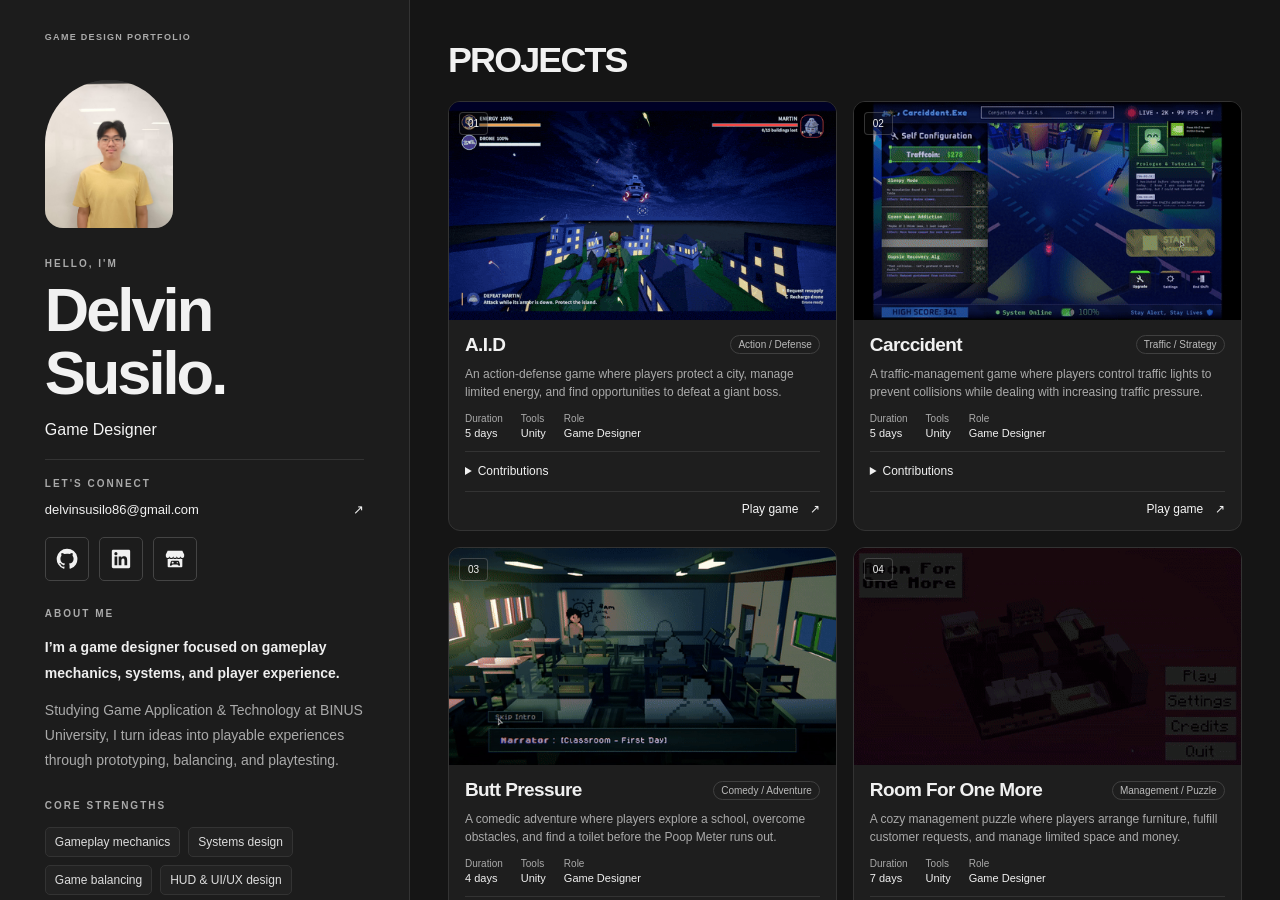
==== commit 20a6cdd9: "Tambah Photo" ====
--- a/index.html
+++ b/index.html
@@ -14,9 +14,8 @@
       <span class="eyebrow">Game design portfolio</span>
     </div>
     <div class="profile-content">
-      <!-- Add your portrait as assets/profile.jpg. -->
       <div class="portrait">
-        <img src="assets/profile.jpg" alt="Delvin Susilo" onerror="this.hidden=true">
+        <img src="assets/PhotoGuweh.jpeg" alt="Delvin Susilo" onerror="this.hidden=true">
       </div>
       <p class="eyebrow introduction">Hello, I'm</p>
       <h1 id="profile-name">Delvin <span class="surname">Susilo<span class="accent">.</span></span></h1>
--- a/style.css
+++ b/style.css
@@ -182,6 +182,7 @@
 .project-cover img { aspect-ratio: 4 / 3; object-fit: contain; background: #10131d; }
 .case-section .case-note { padding: 12px 16px; border-left: 2px solid #777; background: #202020; font-size: 13px; }
 .gameplay-loop { padding: 20px; border: 1px solid #444; border-radius: 8px; background: #222; }
+.core-loop-steps .case-preview { max-width: 480px; }
 @media (max-width: 900px) {
   .case-layout { grid-template-columns: 1fr; gap: 32px; }
   .case-nav { position: static; max-height: none; flex-direction: row; flex-wrap: wrap; gap: 10px 18px; }
